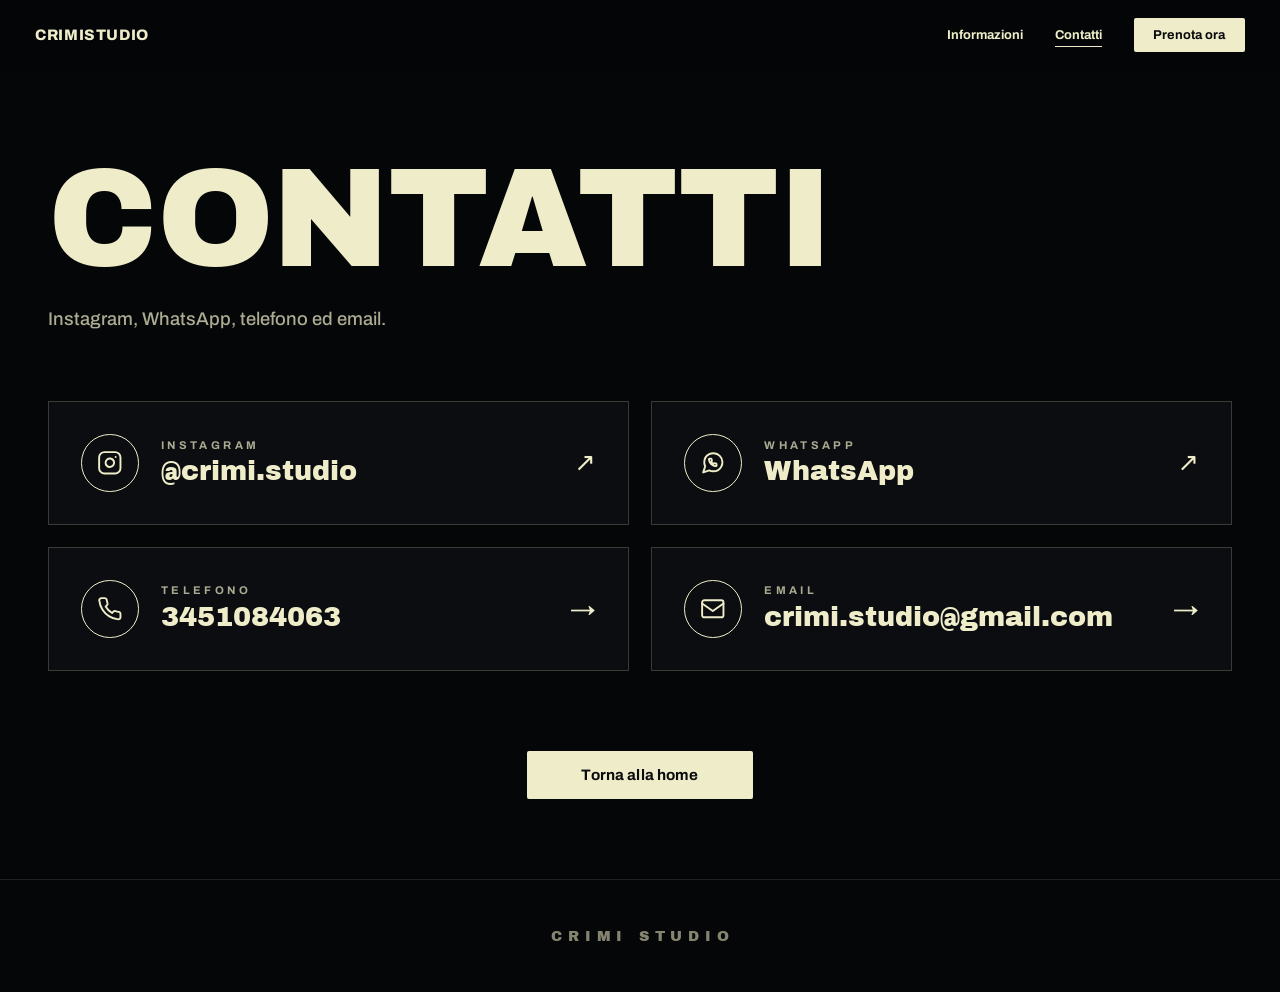
==== contact.html @ 4637584d "crimistudio" ====
<!doctype html>
<html lang="it">
<head>
  <meta charset="utf-8">
  <meta name="viewport" content="width=device-width, initial-scale=1">
  <title>Contatti | Crimi Studio</title>
  <meta name="description" content="Contatta Crimi Studio: Instagram, WhatsApp, telefono ed email.">
  <meta name="theme-color" content="#050608">

  <!--google fonts-->
  <link rel="preconnect" href="https://fonts.googleapis.com">
  <link rel="preconnect" href="https://fonts.gstatic.com" crossorigin>
  <link href="https://fonts.googleapis.com/css2?family=Archivo:wght@500;700;800&family=Archivo+Black&display=swap" rel="stylesheet">

  <!--css style-->
  <link rel="stylesheet" href="style.css">
</head>

<body class="page-info">
  <!--navbar (sulle pagine interne è sempre leggibile)-->
  <header class="nav is-solid" id="nav">
    <a class="nav-brand" href="./index.html">CRIMISTUDIO</a>

    <nav class="nav-links" aria-label="Menu principale">
      <a href="./info.html">Informazioni</a>
      <a href="./contact.html" aria-current="page">Contatti</a>
    </nav>

    <a class="btn-cream btn-nav" href="./prenota.html">Prenota ora</a>
  </header>

  <main>
    <!--intestazione-->
    <section class="info-hero">
      <h1 class="info-title" data-reveal>CONTATTI</h1>
      <p class="info-lead" data-reveal style="--d: 0.12s">Instagram, WhatsApp, telefono ed email.</p>
    </section>

    <!--i quattro contatti-->
    <section class="contact-section" aria-label="Contatti">
      <div class="contact-grid">

        <!--instagram-->
        <a class="contact-card" href="https://www.instagram.com/crimi.studio/" target="_blank" rel="noopener" data-reveal style="--d: 0s">
          <span class="contact-icon" aria-hidden="true">
            <svg viewBox="0 0 24 24" fill="none" stroke="currentColor" stroke-width="1.8" stroke-linecap="round" stroke-linejoin="round">
              <rect x="2" y="2" width="20" height="20" rx="5" ry="5"></rect>
              <path d="M16 11.37A4 4 0 1 1 12.63 8 4 4 0 0 1 16 11.37z"></path>
              <line x1="17.5" y1="6.5" x2="17.51" y2="6.5"></line>
            </svg>
          </span>
          <span class="contact-text">
            <span class="contact-label">Instagram</span>
            <span class="contact-value">@crimi.studio</span>
          </span>
          <span class="contact-arrow" aria-hidden="true">&#8599;</span>
        </a>

        <!--whatsapp-->
        <a class="contact-card" href="https://wa.me/393451084063" target="_blank" rel="noopener" data-reveal style="--d: 0.12s">
          <span class="contact-icon" aria-hidden="true">
            <svg viewBox="0 0 24 24" fill="none" stroke="currentColor" stroke-width="1.8" stroke-linecap="round" stroke-linejoin="round">
              <path d="M21 11.5a8.38 8.38 0 0 1-.9 3.8 8.5 8.5 0 0 1-7.6 4.7 8.38 8.38 0 0 1-3.8-.9L3 21l1.9-5.7a8.38 8.38 0 0 1-.9-3.8 8.5 8.5 0 0 1 4.7-7.6 8.38 8.38 0 0 1 3.8-.9h.5a8.48 8.48 0 0 1 8 8v.5z"></path>
              <g transform="translate(7.6 7.3) scale(0.36)">
                <path stroke-width="4.8" d="M22 16.92v3a2 2 0 0 1-2.18 2 19.79 19.79 0 0 1-8.63-3.07 19.5 19.5 0 0 1-6-6 19.79 19.79 0 0 1-3.07-8.67A2 2 0 0 1 4.11 2h3a2 2 0 0 1 2 1.72 12.84 12.84 0 0 0 .7 2.81 2 2 0 0 1-.45 2.11L8.09 9.91a16 16 0 0 0 6 6l1.27-1.27a2 2 0 0 1 2.11-.45 12.84 12.84 0 0 0 2.81.7A2 2 0 0 1 22 16.92z"></path>
              </g>
            </svg>
          </span>
          <span class="contact-text">
            <span class="contact-label">WhatsApp</span>
            <span class="contact-value"> WhatsApp</span>
          </span>
          <span class="contact-arrow" aria-hidden="true">&#8599;</span>
        </a>

        <!--telefono-->
        <a class="contact-card" href="tel:+393451084063" data-reveal style="--d: 0.24s">
          <span class="contact-icon" aria-hidden="true">
            <svg viewBox="0 0 24 24" fill="none" stroke="currentColor" stroke-width="1.8" stroke-linecap="round" stroke-linejoin="round">
              <path d="M22 16.92v3a2 2 0 0 1-2.18 2 19.79 19.79 0 0 1-8.63-3.07 19.5 19.5 0 0 1-6-6 19.79 19.79 0 0 1-3.07-8.67A2 2 0 0 1 4.11 2h3a2 2 0 0 1 2 1.72 12.84 12.84 0 0 0 .7 2.81 2 2 0 0 1-.45 2.11L8.09 9.91a16 16 0 0 0 6 6l1.27-1.27a2 2 0 0 1 2.11-.45 12.84 12.84 0 0 0 2.81.7A2 2 0 0 1 22 16.92z"></path>
            </svg>
          </span>
          <span class="contact-text">
            <span class="contact-label">Telefono</span>
            <span class="contact-value">3451084063</span>
          </span>
          <span class="contact-arrow" aria-hidden="true">&#8594;</span>
        </a>

        <!--email-->
        <a class="contact-card" href="mailto:crimi.studio@gmail.com" data-reveal style="--d: 0.36s">
          <span class="contact-icon" aria-hidden="true">
            <svg viewBox="0 0 24 24" fill="none" stroke="currentColor" stroke-width="1.8" stroke-linecap="round" stroke-linejoin="round">
              <rect x="2" y="4" width="20" height="16" rx="2"></rect>
              <path d="m22 7-10 7L2 7"></path>
            </svg>
          </span>
          <span class="contact-text">
            <span class="contact-label">Email</span>
            <span class="contact-value">crimi.studio@gmail.com</span>
          </span>
          <span class="contact-arrow" aria-hidden="true">&#8594;</span>
        </a>

      </div>
    </section>

    <div class="back-wrap">
      <a href="./index.html" class="btn-cream btn-wide">Torna alla home</a>
    </div>
  </main>

  <footer class="footer footer-short">
    <p>CRIMI STUDIO</p>
  </footer>

  <!--js del sito-->
  <script src="script.js"></script>
</body>
</html>
---- style.css ----
/* =========================================================
   CRIMI STUDIO - style.css
   ========================================================= */

/* ---------- 1. Variabili ---------- */
:root {
  --black: #050608;
  --cream: #efedc9;      /* crema, come nel sito di riferimento */
  --blue: #2f6bff;       /* il blu dei led dello studio */
  --veil: 0.45;          /* effetto opaco sul video: 0 = nessuno, 1 = tutto nero */
  --font: "Archivo", system-ui, sans-serif;
  --display: "Archivo Black", "Archivo", sans-serif;
}

/* ---------- 2. Base ---------- */
*,
*::before,
*::after {
  box-sizing: border-box;
}

html {
  scroll-behavior: smooth;
  background: var(--black);
}

body {
  margin: 0;
  background: var(--black);
  color: var(--cream);
  font-family: var(--font);
  overflow-x: hidden;
}

a {
  color: inherit;
  text-decoration: none;
}

a:focus-visible {
  outline: 2px solid var(--blue);
  outline-offset: 3px;
}

/* ---------- 3. Pulsanti crema ---------- */
.btn-cream {
  display: inline-block;
  padding: 0.75rem 1.5rem;
  background: var(--cream);
  color: #0a0b0d;
  font-family: var(--font);
  font-weight: 700;
  font-size: 0.85rem;
  letter-spacing: 0.01em;
  border-radius: 2px;
  transition: background-color 0.3s ease, color 0.3s ease, transform 0.3s ease;
}

.btn-cream:hover,
.btn-cream:focus-visible {
  background: var(--blue);
  color: #fff;
  transform: translateY(-2px);
}

.btn-wide {
  padding: 1rem 3.4rem;
  font-size: 0.95rem;
}

/* ---------- 4. Navbar ---------- */
.nav {
  position: fixed;
  top: 0;
  left: 0;
  right: 0;
  z-index: 50;
  display: flex;
  align-items: center;
  gap: 2rem;
  padding: 1.1rem clamp(1rem, 3vw, 2.2rem);
  transition: background-color 0.4s ease, backdrop-filter 0.4s ease;
}

/* dopo la hero la barra diventa leggibile su qualsiasi sfondo */
.nav.is-solid {
  background: rgba(5, 6, 8, 0.72);
  -webkit-backdrop-filter: blur(10px);
  backdrop-filter: blur(10px);
}

.nav-brand {
  font-weight: 800;
  font-size: 0.95rem;
  letter-spacing: 0.04em;
}

.nav-links {
  display: flex;
  gap: 2rem;
  margin-left: auto;
  font-weight: 700;
  font-size: 0.8rem;
}

.nav-links a {
  position: relative;
  padding: 0.2rem 0;
}

/* sottolineatura che cresce */
.nav-links a::after {
  content: "";
  position: absolute;
  left: 0;
  right: 0;
  bottom: -2px;
  height: 1px;
  background: var(--cream);
  transform: scaleX(0);
  transform-origin: left;
  transition: transform 0.3s ease;
}

.nav-links a:hover::after,
.nav-links a:focus-visible::after {
  transform: scaleX(1);
}

.btn-nav {
  padding: 0.65rem 1.2rem;
  font-size: 0.8rem;
}

/* ---------- 5. Hero: il track dà lo spazio per lo scroll, la hero resta fissa ---------- */
.hero-track {
  position: relative;
  height: 200vh;
  height: 200svh;
}

.hero {
  position: sticky;
  top: 0;
  height: 100vh;
  height: 100svh;
  overflow: hidden;
  background: var(--black);
}

/* blocco video + logo: lo script alza --cut e lo ritaglia dal basso */
.hero-media {
  position: absolute;
  inset: 0;
  z-index: 2;
  clip-path: inset(0 0 var(--cut, 0%) 0);
}

.hero-video {
  position: absolute;
  inset: 0;
  width: 100%;
  height: 100%;
  object-fit: cover;
}

/* velo opaco sul video: la forza si regola con --veil (in cima al file) */
.hero-shade {
  position: absolute;
  inset: 0;
  background:
    linear-gradient(180deg, rgba(5, 6, 8, 0.55) 0%, rgba(5, 6, 8, 0) 28%, rgba(5, 6, 8, 0) 70%, rgba(5, 6, 8, 0.35) 100%),
    rgba(5, 6, 8, var(--veil));
  pointer-events: none;
}

/* ---------- 6. Logo gigante ---------- */
.hero-logo-wrap {
  position: absolute;
  left: 50%;
  top: 44%;
  z-index: 2;
  margin: 0;
  width: min(80vw, 125vh);
  /* --ly sale con lo scroll (lo scrive script.js) */
  transform: translate3d(-50%, calc(-50% + var(--ly, 0px)), 0);
  will-change: transform;
  line-height: 0;
}

.hero-logo {
  display: block;
  width: 100%;
  height: auto;
  filter: drop-shadow(0 6px 30px rgba(0, 0, 0, 0.45));
  animation: logo-in 1.6s cubic-bezier(0.2, 0.7, 0.2, 1) both;
}

@keyframes logo-in {
  from {
    opacity: 0;
    transform: scale(1.08);
    filter: blur(14px) drop-shadow(0 6px 30px rgba(0, 0, 0, 0.45));
  }
  to {
    opacity: 1;
    transform: scale(1);
    filter: blur(0) drop-shadow(0 6px 30px rgba(0, 0, 0, 0.45));
  }
}

/* indicatore di scroll */
.scroll-cue {
  position: absolute;
  left: 50%;
  bottom: 2rem;
  z-index: 2;
  display: flex;
  flex-direction: column;
  align-items: center;
  gap: 0.7rem;
  transform: translateX(-50%);
  opacity: var(--cue, 1);
  font-weight: 700;
  font-size: 0.65rem;
  letter-spacing: 0.4em;
  padding-left: 0.4em;
}

.scroll-cue i {
  position: relative;
  display: block;
  width: 1px;
  height: 44px;
  overflow: hidden;
  background: rgba(239, 237, 201, 0.25);
}

.scroll-cue i::after {
  content: "";
  position: absolute;
  top: -45%;
  left: 0;
  width: 1px;
  height: 45%;
  background: var(--cream);
  animation: cue-drop 2.2s ease-in-out infinite;
}

@keyframes cue-drop {
  to { top: 110%; }
}

/* pulsante pausa/play del video */
.video-toggle {
  position: absolute;
  left: clamp(1rem, 3vw, 2.2rem);
  bottom: 2rem;
  z-index: 3;
  padding: 0.55rem 0.9rem 0.55rem 1.2rem;
  background: rgba(5, 6, 8, 0.35);
  color: var(--cream);
  border: 1px solid rgba(239, 237, 201, 0.45);
  font-family: var(--font);
  font-weight: 700;
  font-size: 0.65rem;
  letter-spacing: 0.3em;
  cursor: pointer;
  transition: background-color 0.3s ease, color 0.3s ease;
}

.video-toggle:hover,
.video-toggle:focus-visible {
  background: var(--cream);
  color: #0a0b0d;
}

/* ---------- 7. Fascia nera in basso: scritta che scorre + pulsante ---------- */
.hero-bottom {
  position: absolute;
  left: 0;
  right: 0;
  bottom: 0;
  z-index: 1;
  display: flex;
  flex-direction: column;
  align-items: center;
  gap: clamp(1.4rem, 4vh, 2.4rem);
  padding-bottom: clamp(1.6rem, 6vh, 3.4rem);
}

.marquee {
  width: 100%;
  overflow: hidden;
  font-family: var(--display);
  font-size: clamp(1.1rem, 2.4vw, 1.9rem);
  letter-spacing: 0.01em;
  white-space: nowrap;
}

.marquee-track {
  display: inline-flex;
  animation: marquee 30s linear infinite;
  will-change: transform;
}

.marquee-track span {
  padding-right: 3rem;
}

/* il contenuto è doppio: scorrere del 50% e ripartire non si vede */
@keyframes marquee {
  to { transform: translateX(-50%); }
}

/* ---------- 8. Footer ---------- */
.footer {
  display: flex;
  align-items: center;
  justify-content: center;
  min-height: 38vh;
  text-align: center;
  border-top: 1px solid rgba(239, 237, 201, 0.12);
}

.footer p {
  margin: 0;
  font-family: var(--display);
  font-size: 0.9rem;
  letter-spacing: 0.4em;
  padding-left: 0.4em;
  color: rgba(239, 237, 201, 0.55);
}

/* ---------- 9. Responsive ---------- */
@media (max-width: 859.98px) {
  .nav-links {
    display: none;
  }

  .btn-nav {
    margin-left: auto;
  }
}

@media (max-width: 599.98px) {
  .hero-logo-wrap {
    width: 96vw;
    top: 40%;
  }

  .btn-wide {
    padding: 0.95rem 2.4rem;
  }
}

/* ---------- 10. Accessibilità ---------- */
@media (prefers-reduced-motion: reduce) {
  html {
    scroll-behavior: auto;
  }

  .hero-logo,
  .marquee-track,
  .scroll-cue i::after {
    animation: none;
  }
}


/* =========================================================
   11. PAGINA informazioni.html
   ========================================================= */

/* ---------- apparizione graduale al passaggio ---------- */
.js [data-reveal] {
  opacity: 0;
  transform: translateY(18px);
  transition:
    opacity 0.9s ease var(--d, 0s),
    transform 0.9s cubic-bezier(0.2, 0.7, 0.2, 1) var(--d, 0s);
}

.js [data-reveal].is-visible {
  opacity: 1;
  transform: none;
}

/* ---------- intestazione ---------- */
.info-hero {
  max-width: 1400px;
  margin: 0 auto;
  padding: clamp(7rem, 17vh, 10rem) clamp(1rem, 4vw, 3rem) 3.5rem;
}

.info-title {
  margin: 0;
  font-family: var(--display);
  font-weight: 400;
  font-size: clamp(2.6rem, 11vw, 9rem);
  line-height: 0.95;
  letter-spacing: -0.01em;
}

.info-lead {
  margin: 1.4rem 0 0;
  font-size: 1.15rem;
  font-weight: 500;
  color: rgba(239, 237, 201, 0.72);
}

.info-jump {
  display: flex;
  gap: 2rem;
  margin-top: 2rem;
  font-weight: 700;
  font-size: 0.8rem;
  letter-spacing: 0.2em;
  text-transform: uppercase;
}

.info-jump a {
  position: relative;
  padding-bottom: 0.3rem;
  border-bottom: 1px solid rgba(239, 237, 201, 0.35);
  transition: border-color 0.3s ease, color 0.3s ease;
}

.info-jump a:hover,
.info-jump a:focus-visible {
  color: var(--blue);
  border-color: var(--blue);
}

/* voce di menu della pagina attuale */
.nav-links a[aria-current="page"]::after {
  transform: scaleX(1);
}

/* ---------- sedi ---------- */
.sede {
  max-width: 1400px;
  margin: 0 auto;
  padding: 5rem clamp(1rem, 4vw, 3rem) 6rem;
  border-top: 1px solid rgba(239, 237, 201, 0.12);
  scroll-margin-top: 3rem;
}

.sede-head {
  display: grid;
  grid-template-columns: 1fr auto;
  grid-template-areas:
    "num  num"
    "city address"
    "city button";
  align-items: end;
  column-gap: 3rem;
  row-gap: 1.2rem;
  margin-bottom: 3.5rem;
}

.sede-num {
  grid-area: num;
  margin: 0;
  font-family: var(--display);
  font-size: 0.9rem;
  letter-spacing: 0.3em;
  color: var(--blue);
}

.sede-city {
  grid-area: city;
  margin: 0;
  font-family: var(--display);
  font-weight: 400;
  font-size: clamp(2.4rem, 8.5vw, 6.8rem);
  line-height: 1;
  overflow-wrap: anywhere;
}

.sede-address {
  grid-area: address;
  justify-self: end;
  font-style: normal;
  font-weight: 700;
  font-size: 1.15rem;
  text-align: right;
}

.sede-head .btn-cream {
  grid-area: button;
  justify-self: end;
}

/* ---------- galleria: tre foto a scalini ---------- */
.gallery {
  display: grid;
  grid-template-columns: repeat(3, 1fr);
  gap: clamp(0.8rem, 2vw, 1.6rem);
  padding-bottom: 5rem;
}

.shot:nth-child(2) { margin-top: 3rem; }
.shot:nth-child(3) { margin-top: 6rem; }

.shot {
  position: relative;
  display: block;
  padding: 0;
  border: 0;
  overflow: hidden;
  aspect-ratio: 3 / 4;
  background: #0d0f12;
  cursor: zoom-in;
}

.shot img {
  display: block;
  width: 100%;
  height: 100%;
  object-fit: cover;
  filter: brightness(0.85);
  transition: transform 0.9s cubic-bezier(0.2, 0.7, 0.2, 1), filter 0.9s ease;
}

.shot:hover img,
.shot:focus-visible img {
  transform: scale(1.05);
  filter: brightness(1);
}

.shot::after {
  content: "INGRANDISCI";
  position: absolute;
  left: 1rem;
  bottom: 1rem;
  font-weight: 700;
  font-size: 0.65rem;
  letter-spacing: 0.3em;
  color: var(--cream);
  opacity: 0;
  transform: translateY(6px);
  transition: opacity 0.4s ease, transform 0.4s ease;
  text-shadow: 0 1px 8px rgba(0, 0, 0, 0.8);
}

.shot:hover::after,
.shot:focus-visible::after {
  opacity: 1;
  transform: none;
}

.page-info .back-wrap {
  margin: 1rem 0 5rem;
  text-align: center;
}

.footer-short {
  min-height: 0;
  padding: 3rem 1rem;
}

/* ---------- finestra per ingrandire le foto ---------- */
.lightbox {
  width: 100vw;
  height: 100vh;
  height: 100dvh;
  max-width: none;
  max-height: none;
  margin: 0;
  padding: 0;
  border: 0;
  background: transparent;
  color: var(--cream);
}

.lightbox[open] {
  display: flex;
  align-items: center;
  justify-content: center;
}

.lightbox::backdrop {
  background: rgba(5, 6, 8, 0.94);
}

body:has(dialog[open]) {
  overflow: hidden;
}

.lb-figure {
  margin: 0;
  text-align: center;
}

.lb-figure img {
  display: block;
  max-width: 88vw;
  max-height: 82vh;
  max-height: 82dvh;
  width: auto;
  height: auto;
  margin: 0 auto;
}

.lb-count {
  margin-top: 0.9rem;
  font-weight: 700;
  font-size: 0.7rem;
  letter-spacing: 0.3em;
  color: rgba(239, 237, 201, 0.7);
}

.lb-close {
  position: absolute;
  top: 1.2rem;
  right: clamp(1rem, 3vw, 2.2rem);
  padding: 0.6rem 0.9rem 0.6rem 1.2rem;
  background: transparent;
  color: var(--cream);
  border: 1px solid rgba(239, 237, 201, 0.45);
  font-family: var(--font);
  font-weight: 700;
  font-size: 0.65rem;
  letter-spacing: 0.3em;
  cursor: pointer;
  transition: background-color 0.3s ease, color 0.3s ease;
}

.lb-nav {
  position: absolute;
  top: 50%;
  width: 3rem;
  height: 3rem;
  transform: translateY(-50%);
  background: transparent;
  color: var(--cream);
  border: 1px solid rgba(239, 237, 201, 0.45);
  border-radius: 50%;
  font-size: 1.2rem;
  cursor: pointer;
  transition: background-color 0.3s ease, color 0.3s ease;
}

.lb-prev { left: clamp(0.6rem, 2vw, 1.6rem); }
.lb-next { right: clamp(0.6rem, 2vw, 1.6rem); }

.lb-close:hover,
.lb-close:focus-visible,
.lb-nav:hover,
.lb-nav:focus-visible {
  background: var(--cream);
  color: #0a0b0d;
}

/* ---------- telefono ---------- */
@media (max-width: 799.98px) {
  .sede-head {
    grid-template-columns: 1fr;
    grid-template-areas:
      "num"
      "city"
      "address"
      "button";
    row-gap: 1rem;
  }

  .sede-address,
  .sede-head .btn-cream {
    justify-self: start;
    text-align: left;
  }

  /* foto in fila, da far scorrere col dito */
  .gallery {
    display: flex;
    gap: 0.8rem;
    margin: 0 calc(-1 * clamp(1rem, 4vw, 3rem));
    padding: 0 clamp(1rem, 4vw, 3rem) 2.5rem;
    overflow-x: auto;
    scroll-snap-type: x mandatory;
    -webkit-overflow-scrolling: touch;
  }

  .shot,
  .shot:nth-child(2),
  .shot:nth-child(3) {
    flex: 0 0 78%;
    margin-top: 0;
    scroll-snap-align: center;
  }

  .shot::after {
    opacity: 0;
  }

  .lb-nav {
    top: auto;
    bottom: 1.4rem;
    transform: none;
  }
}

@media (prefers-reduced-motion: reduce) {
  .js [data-reveal] {
    opacity: 1;
    transform: none;
    transition: none;
  }

  .shot img {
    transition: none;
  }
}


/* =========================================================
   12. PAGINA contatti.html
   ========================================================= */

.contact-section {
  max-width: 1400px;
  margin: 0 auto;
  padding: 1rem clamp(1rem, 4vw, 3rem) 4rem;
}

.contact-grid {
  display: grid;
  grid-template-columns: repeat(2, 1fr);
  gap: clamp(0.8rem, 2vw, 1.4rem);
}

/* scheda cliccabile */
.contact-card {
  position: relative;
  z-index: 0;
  display: grid;
  grid-template-columns: auto 1fr auto;
  align-items: center;
  gap: 1.4rem;
  padding: clamp(1.3rem, 3vw, 2rem);
  overflow: hidden;
  border: 1px solid rgba(239, 237, 201, 0.2);
  background: #0b0d10;
  color: var(--cream);
  transition: color 0.4s ease, border-color 0.4s ease;
}

/* sfondo crema che sale dal basso al passaggio */
.contact-card::before {
  content: "";
  position: absolute;
  inset: 0;
  z-index: -1;
  background: var(--cream);
  transform: scaleY(0);
  transform-origin: bottom;
  transition: transform 0.45s cubic-bezier(0.2, 0.7, 0.2, 1);
}

.contact-card:hover,
.contact-card:focus-visible {
  color: #0a0b0d;
  border-color: var(--cream);
}

.contact-card:hover::before,
.contact-card:focus-visible::before {
  transform: scaleY(1);
}

.contact-icon {
  display: grid;
  place-items: center;
  width: 3.6rem;
  height: 3.6rem;
  border: 1px solid currentColor;
  border-radius: 50%;
  transition: transform 0.4s ease;
}

.contact-icon svg {
  width: 1.6rem;
  height: 1.6rem;
}

.contact-card:hover .contact-icon,
.contact-card:focus-visible .contact-icon {
  transform: rotate(-8deg) scale(1.06);
}

.contact-text {
  display: flex;
  flex-direction: column;
  gap: 0.35rem;
  min-width: 0;
}

.contact-label {
  font-weight: 700;
  font-size: 0.7rem;
  letter-spacing: 0.3em;
  text-transform: uppercase;
  opacity: 0.7;
}

.contact-value {
  font-family: var(--display);
  font-size: clamp(1.15rem, 2.5vw, 1.7rem);
  line-height: 1.15;
  overflow-wrap: anywhere;
}

.contact-arrow {
  font-size: 1.6rem;
  line-height: 1;
  transition: transform 0.4s ease;
}

.contact-card:hover .contact-arrow,
.contact-card:focus-visible .contact-arrow {
  transform: translateX(6px);
}

@media (max-width: 799.98px) {
  .contact-grid {
    grid-template-columns: 1fr;
  }

  .contact-icon {
    width: 3.1rem;
    height: 3.1rem;
  }
}

@media (prefers-reduced-motion: reduce) {
  .contact-card::before,
  .contact-icon,
  .contact-arrow {
    transition: none;
  }
}


/* =========================================================
   13. PAGINA prenota.html
   ========================================================= */

.book-section {
  max-width: 1400px;
  margin: 0 auto;
  padding: 4.5rem clamp(1rem, 4vw, 3rem) 3rem;
  border-top: 1px solid rgba(239, 237, 201, 0.12);
}

.book-head {
  margin-bottom: 2.5rem;
}

.book-num {
  margin: 0 0 0.8rem;
  font-family: var(--display);
  font-size: 0.9rem;
  letter-spacing: 0.3em;
  color: var(--blue);
}

/* stesso carattere del titolo "PRENOTA ORA", un po' più piccolo */
.book-title {
  margin: 0;
  font-family: var(--display);
  font-weight: 400;
  font-size: clamp(2.1rem, 8.6vw, 3.6rem);
  line-height: 0.95;
  letter-spacing: -0.01em;
  text-transform: uppercase;
}

/* l'ultimo titolo è una frase lunga: lo tengo più contenuto */
.book-other .book-title {
  font-size: clamp(1.8rem, 4.6vw, 3.6rem);
}

.book-kicker {
  margin: 1.2rem 0 0;
  font-weight: 700;
  font-size: 0.75rem;
  letter-spacing: 0.3em;
  text-transform: uppercase;
  color: var(--cream);
}

.book-text {
  max-width: 62ch;
  margin: 0.8rem 0 0;
  font-size: 1.1rem;
  line-height: 1.7;
  color: rgba(239, 237, 201, 0.78);
}

.book-step {
  margin: 0 0 1rem;
  padding: 0;
  font-weight: 700;
  font-size: 0.75rem;
  letter-spacing: 0.3em;
  text-transform: uppercase;
  color: rgba(239, 237, 201, 0.7);
}

/* ---------- pannello affitto: due colonne ---------- */
.book-panel {
  display: grid;
  grid-template-columns: 1fr 1fr;
  gap: clamp(1.5rem, 4vw, 3.5rem);
  padding: clamp(1.2rem, 3vw, 2.4rem);
  border: 1px solid rgba(239, 237, 201, 0.2);
  background: #0b0d10;
}

.btn-block {
  display: block;
  width: 100%;
  text-align: center;
  border: 0;
  cursor: pointer;
}

button.btn-cream {
  border: 0;
  cursor: pointer;
}

button.btn-cream:disabled {
  opacity: 0.3;
  cursor: not-allowed;
  transform: none;
}

button.btn-cream:disabled:hover {
  background: var(--cream);
  color: #0a0b0d;
}

/* ---------- calendario ---------- */
.cal-bar {
  display: flex;
  align-items: center;
  justify-content: space-between;
  margin-bottom: 1rem;
}

.cal-month {
  margin: 0;
  font-family: var(--display);
  font-size: 1.2rem;
}

.cal-nav {
  width: 2.6rem;
  height: 2.6rem;
  background: transparent;
  color: var(--cream);
  border: 1px solid rgba(239, 237, 201, 0.4);
  border-radius: 50%;
  font-size: 1rem;
  cursor: pointer;
  transition: background-color 0.3s ease, color 0.3s ease;
}

.cal-nav:hover:not(:disabled),
.cal-nav:focus-visible {
  background: var(--cream);
  color: #0a0b0d;
}

.cal-nav:disabled {
  opacity: 0.25;
  cursor: not-allowed;
}

.cal-week,
.cal-grid {
  display: grid;
  grid-template-columns: repeat(7, 1fr);
  gap: 0.3rem;
}

.cal-week {
  margin-bottom: 0.5rem;
  text-align: center;
  font-weight: 700;
  font-size: 0.65rem;
  letter-spacing: 0.15em;
  text-transform: uppercase;
  color: rgba(239, 237, 201, 0.5);
}

.cal-day {
  aspect-ratio: 1;
  padding: 0;
  background: transparent;
  color: var(--cream);
  border: 1px solid rgba(239, 237, 201, 0.28);
  font-family: var(--font);
  font-weight: 700;
  font-size: 0.9rem;
  cursor: pointer;
  transition: background-color 0.25s ease, color 0.25s ease, border-color 0.25s ease;
}

.cal-day:hover:not(:disabled) {
  border-color: var(--blue);
  color: var(--blue);
}

.cal-day.is-today {
  border-color: var(--cream);
}

.cal-day.is-selected {
  background: var(--cream);
  border-color: var(--cream);
  color: #0a0b0d;
}

/* giorni non disponibili: spenti e barrati */
.cal-day.is-off,
.cal-day:disabled {
  border-color: rgba(239, 237, 201, 0.1);
  color: rgba(239, 237, 201, 0.25);
  background:
    linear-gradient(to top right, transparent calc(50% - 0.5px), rgba(239, 237, 201, 0.18) 50%, transparent calc(50% + 0.5px));
  cursor: not-allowed;
}

.cal-legend {
  display: flex;
  flex-wrap: wrap;
  gap: 0.5rem 1.4rem;
  margin: 1.2rem 0 0;
  padding: 0;
  list-style: none;
  font-size: 0.8rem;
  color: rgba(239, 237, 201, 0.7);
}

.lg {
  display: inline-block;
  width: 0.8rem;
  height: 0.8rem;
  margin-right: 0.5rem;
  vertical-align: -1px;
  border: 1px solid rgba(239, 237, 201, 0.5);
}

.lg-off {
  border-color: rgba(239, 237, 201, 0.15);
  background: linear-gradient(to top right, transparent 45%, rgba(239, 237, 201, 0.3) 50%, transparent 55%);
}

.lg-sel {
  background: var(--cream);
  border-color: var(--cream);
}

/* ---------- orari ---------- */
.slots {
  display: grid;
  grid-template-columns: repeat(auto-fill, minmax(5rem, 1fr));
  gap: 0.5rem;
  margin-bottom: 2rem;
}

.slots-empty {
  grid-column: 1 / -1;
  margin: 0;
  color: rgba(239, 237, 201, 0.55);
}

.slot {
  padding: 0.7rem 0;
  background: transparent;
  color: var(--cream);
  border: 1px solid rgba(239, 237, 201, 0.35);
  font-family: var(--font);
  font-weight: 700;
  font-size: 0.85rem;
  cursor: pointer;
  transition: background-color 0.25s ease, color 0.25s ease, border-color 0.25s ease;
}

.slot small {
  display: block;
  font-size: 0.55rem;
  letter-spacing: 0.2em;
  text-transform: uppercase;
  opacity: 0.6;
}

.slot:hover:not(:disabled) {
  border-color: var(--blue);
  color: var(--blue);
}

.slot.is-selected {
  background: var(--cream);
  border-color: var(--cream);
  color: #0a0b0d;
}

.slot:disabled {
  border-color: rgba(239, 237, 201, 0.1);
  color: rgba(239, 237, 201, 0.25);
  text-decoration: line-through;
  cursor: not-allowed;
}

/* ---------- durata ---------- */
.duration {
  margin: 0 0 2rem;
  padding: 0;
  border: 0;
  min-width: 0;
}

.seg {
  display: grid;
  grid-template-columns: repeat(5, 1fr);
  gap: 0.4rem;
}

.seg label {
  position: relative;
  display: block;
}

.seg input {
  position: absolute;
  inset: 0;
  opacity: 0;
  cursor: pointer;
  margin: 0;
}

.seg span {
  display: block;
  padding: 0.75rem 0.2rem;
  text-align: center;
  border: 1px solid rgba(239, 237, 201, 0.35);
  font-weight: 700;
  font-size: 0.85rem;
  transition: background-color 0.25s ease, color 0.25s ease, border-color 0.25s ease;
}

.seg input:hover + span {
  border-color: var(--blue);
  color: var(--blue);
}

.seg input:checked + span {
  background: var(--cream);
  border-color: var(--cream);
  color: #0a0b0d;
}

.seg input:focus-visible + span,
.slot:focus-visible,
.cal-day:focus-visible {
  outline: 2px solid var(--blue);
  outline-offset: 2px;
}

.dur-note {
  margin: 0.8rem 0 0;
  font-size: 0.8rem;
  color: rgba(239, 237, 201, 0.6);
}

.dur-note a {
  color: var(--cream);
  text-decoration: underline;
  text-underline-offset: 3px;
  transition: color 0.3s ease;
}

.dur-note a:hover,
.dur-note a:focus-visible {
  color: var(--blue);
}

/* ---------- totale ---------- */
.total {
  margin-bottom: 1.5rem;
  padding: 1.4rem 0;
  border-top: 1px solid rgba(239, 237, 201, 0.2);
  border-bottom: 1px solid rgba(239, 237, 201, 0.2);
}

.total-label {
  margin: 0;
  font-weight: 700;
  font-size: 0.75rem;
  letter-spacing: 0.3em;
  text-transform: uppercase;
  color: rgba(239, 237, 201, 0.7);
}

.total-value {
  margin: 0.4rem 0;
  font-family: var(--display);
  font-size: clamp(2.2rem, 5vw, 3.4rem);
  line-height: 1.1;
}

.total-note {
  margin: 0;
  font-weight: 700;
  font-size: 0.8rem;
  color: var(--blue);
}

.total-fine {
  margin: 0.6rem 0 0;
  font-size: 0.85rem;
  line-height: 1.5;
  color: rgba(239, 237, 201, 0.6);
}

/* ---------- offerte con fonico ---------- */
.offers {
  display: grid;
  grid-template-columns: repeat(2, 1fr);
  gap: clamp(0.8rem, 2vw, 1.4rem);
}

.offer {
  display: flex;
  flex-direction: column;
  align-items: flex-start;
  padding: clamp(1.4rem, 3vw, 2.2rem);
  border: 1px solid rgba(239, 237, 201, 0.2);
  background: #0b0d10;
  transition: border-color 0.4s ease, transform 0.4s ease;
}

.offer:hover {
  border-color: var(--cream);
  transform: translateY(-4px);
}

.offer-promo {
  border-color: var(--blue);
}

.offer-tag {
  margin: 0 0 1.2rem;
  padding: 0.3rem 0.8rem;
  background: var(--blue);
  color: #fff;
  font-weight: 800;
  font-size: 0.65rem;
  letter-spacing: 0.3em;
  text-transform: uppercase;
}

.offer-tag-plain {
  background: transparent;
  color: rgba(239, 237, 201, 0.7);
  border: 1px solid rgba(239, 237, 201, 0.35);
}

.offer-name {
  margin: 0;
  font-family: var(--display);
  font-weight: 400;
  font-size: clamp(1.3rem, 2.6vw, 1.9rem);
  line-height: 1.15;
}

.offer-price {
  margin: 1rem 0;
  font-family: var(--display);
  font-size: clamp(2.4rem, 5vw, 3.6rem);
  line-height: 1;
  color: var(--cream);
}

.offer-text {
  flex: 1;
  margin: 0 0 1.6rem;
  line-height: 1.7;
  color: rgba(239, 237, 201, 0.75);
}

.offer-help {
  margin: 1.6rem 0 0;
  font-size: 0.9rem;
  color: rgba(239, 237, 201, 0.6);
}

.offer-note {
  min-height: 1.4em;
  margin: 0.6rem 0 0;
  font-weight: 700;
  font-size: 0.9rem;
  color: #ff9d8a;
}

/* ---------- qualcosa di diverso ---------- */
.book-last {
  padding-bottom: 6rem;
}

.book-other {
  max-width: 62ch;
}

.book-other .book-text {
  margin-bottom: 2rem;
}

/* ---------- popup di conferma ---------- */
.bk-dialog {
  width: min(92vw, 520px);
  margin: auto;
  padding: clamp(1.6rem, 4vw, 2.4rem);
  border: 1px solid rgba(239, 237, 201, 0.3);
  background: #0b0d10;
  color: var(--cream);
}

.bk-dialog::backdrop {
  background: rgba(5, 6, 8, 0.9);
}

.bk-dialog .lb-close {
  top: 1rem;
  right: 1rem;
}

.bk-title {
  margin: 0 3rem 0.6rem 0;
  font-family: var(--display);
  font-weight: 400;
  font-size: clamp(1.7rem, 5vw, 2.3rem);
  line-height: 1.1;
}

.bk-sub {
  margin: 0 0 1.6rem;
  color: rgba(239, 237, 201, 0.75);
}

.bk-sum {
  margin: 0 0 1.6rem;
}

.bk-sum > div {
  display: flex;
  justify-content: space-between;
  gap: 1.5rem;
  padding: 0.85rem 0;
  border-top: 1px solid rgba(239, 237, 201, 0.15);
}

.bk-sum dt {
  flex: none;
  font-weight: 700;
  font-size: 0.7rem;
  letter-spacing: 0.25em;
  text-transform: uppercase;
  color: rgba(239, 237, 201, 0.6);
}

.bk-sum dd {
  margin: 0;
  text-align: right;
  font-weight: 700;
}

.bk-total dd {
  font-family: var(--display);
  font-size: 1.5rem;
}

.bk-fine {
  margin: 1rem 0 0;
  font-size: 0.8rem;
  line-height: 1.5;
  color: rgba(239, 237, 201, 0.6);
}

body:has(dialog[open]) {
  overflow: hidden;
}

/* ---------- telefono ---------- */
@media (max-width: 859.98px) {
  .book-panel,
  .offers {
    grid-template-columns: 1fr;
  }
}

@media (prefers-reduced-motion: reduce) {
  .offer,
  .cal-day,
  .slot,
  .seg span {
    transition: none;
  }
}
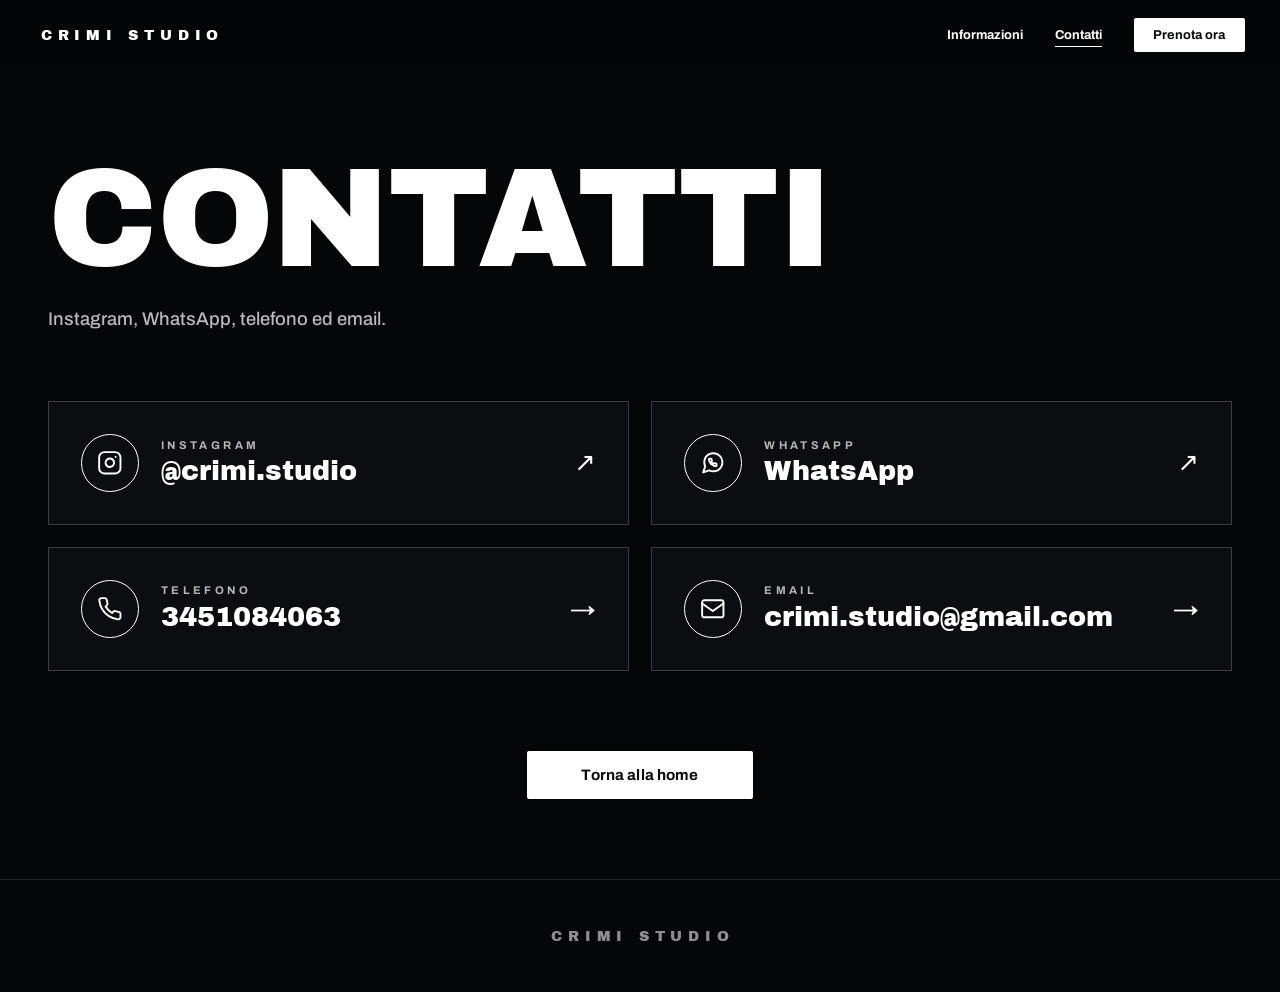
==== commit e4d6364f: "Update contact.html" ====
--- a/contact.html
+++ b/contact.html
@@ -19,7 +19,7 @@
 <body class="page-info">
   <!--navbar (sulle pagine interne è sempre leggibile)-->
   <header class="nav is-solid" id="nav">
-    <a class="nav-brand" href="./index.html">CRIMISTUDIO</a>
+    <a class="nav-brand" href="./index.html">CRIMI STUDIO</a>
 
     <nav class="nav-links" aria-label="Menu principale">
       <a href="./info.html">Informazioni</a>
@@ -117,4 +117,4 @@
   <!--js del sito-->
   <script src="script.js"></script>
 </body>
-</html>+</html>
--- a/style.css
+++ b/style.css
@@ -5,9 +5,9 @@
 /* ---------- 1. Variabili ---------- */
 :root {
   --black: #050608;
-  --cream: #efedc9;      /* crema, come nel sito di riferimento */
-  --blue: #2f6bff;       /* il blu dei led dello studio */
-  --veil: 0.45;          /* effetto opaco sul video: 0 = nessuno, 1 = tutto nero */
+  --cream: #ffffff;      
+  --blue: #2f6bff;       
+  --veil: 0.45;          
   --font: "Archivo", system-ui, sans-serif;
   --display: "Archivo Black", "Archivo", sans-serif;
 }
@@ -82,17 +82,20 @@
   transition: background-color 0.4s ease, backdrop-filter 0.4s ease;
 }
 
-/* dopo la hero la barra diventa leggibile su qualsiasi sfondo */
 .nav.is-solid {
   background: rgba(5, 6, 8, 0.72);
   -webkit-backdrop-filter: blur(10px);
   backdrop-filter: blur(10px);
 }
 
+/* Stile del brand identico al footer */
 .nav-brand {
-  font-weight: 800;
-  font-size: 0.95rem;
-  letter-spacing: 0.04em;
+  font-family: var(--display);
+  font-weight: 400;
+  font-size: 0.9rem;
+  letter-spacing: 0.4em;
+  padding-left: 0.4em;
+  text-transform: uppercase;
 }
 
 .nav-links {
@@ -108,7 +111,6 @@
   padding: 0.2rem 0;
 }
 
-/* sottolineatura che cresce */
 .nav-links a::after {
   content: "";
   position: absolute;
@@ -132,7 +134,26 @@
   font-size: 0.8rem;
 }
 
-/* ---------- 5. Hero: il track dà lo spazio per lo scroll, la hero resta fissa ---------- */
+/* Pulsante Hamburger (inizialmente nascosto su desktop) */
+.nav-toggle {
+  display: none;
+  background: transparent;
+  border: none;
+  cursor: pointer;
+  padding: 0.5rem;
+  z-index: 60;
+}
+
+.nav-toggle span {
+  display: block;
+  width: 24px;
+  height: 2px;
+  background: var(--cream);
+  margin: 5px 0;
+  transition: transform 0.3s ease, opacity 0.3s ease;
+}
+
+/* ---------- 5. Hero ---------- */
 .hero-track {
   position: relative;
   height: 200vh;
@@ -148,7 +169,6 @@
   background: var(--black);
 }
 
-/* blocco video + logo: lo script alza --cut e lo ritaglia dal basso */
 .hero-media {
   position: absolute;
   inset: 0;
@@ -164,7 +184,6 @@
   object-fit: cover;
 }
 
-/* velo opaco sul video: la forza si regola con --veil (in cima al file) */
 .hero-shade {
   position: absolute;
   inset: 0;
@@ -174,15 +193,14 @@
   pointer-events: none;
 }
 
-/* ---------- 6. Logo gigante ---------- */
+/* ---------- 6. Logo gigante (ridimensionato) ---------- */
 .hero-logo-wrap {
   position: absolute;
   left: 50%;
   top: 44%;
   z-index: 2;
   margin: 0;
-  width: min(80vw, 125vh);
-  /* --ly sale con lo scroll (lo scrive script.js) */
+  width: min(70vw, 110vh);
   transform: translate3d(-50%, calc(-50% + var(--ly, 0px)), 0);
   will-change: transform;
   line-height: 0;
@@ -209,7 +227,6 @@
   }
 }
 
-/* indicatore di scroll */
 .scroll-cue {
   position: absolute;
   left: 50%;
@@ -233,7 +250,7 @@
   width: 1px;
   height: 44px;
   overflow: hidden;
-  background: rgba(239, 237, 201, 0.25);
+  background: rgba(255, 255, 255, 0.25);
 }
 
 .scroll-cue i::after {
@@ -251,7 +268,6 @@
   to { top: 110%; }
 }
 
-/* pulsante pausa/play del video */
 .video-toggle {
   position: absolute;
   left: clamp(1rem, 3vw, 2.2rem);
@@ -260,7 +276,7 @@
   padding: 0.55rem 0.9rem 0.55rem 1.2rem;
   background: rgba(5, 6, 8, 0.35);
   color: var(--cream);
-  border: 1px solid rgba(239, 237, 201, 0.45);
+  border: 1px solid rgba(255, 255, 255, 0.45);
   font-family: var(--font);
   font-weight: 700;
   font-size: 0.65rem;
@@ -275,7 +291,6 @@
   color: #0a0b0d;
 }
 
-/* ---------- 7. Fascia nera in basso: scritta che scorre + pulsante ---------- */
 .hero-bottom {
   position: absolute;
   left: 0;
@@ -308,7 +323,6 @@
   padding-right: 3rem;
 }
 
-/* il contenuto è doppio: scorrere del 50% e ripartire non si vede */
 @keyframes marquee {
   to { transform: translateX(-50%); }
 }
@@ -320,7 +334,7 @@
   justify-content: center;
   min-height: 38vh;
   text-align: center;
-  border-top: 1px solid rgba(239, 237, 201, 0.12);
+  border-top: 1px solid rgba(255, 255, 255, 0.12);
 }
 
 .footer p {
@@ -329,17 +343,79 @@
   font-size: 0.9rem;
   letter-spacing: 0.4em;
   padding-left: 0.4em;
-  color: rgba(239, 237, 201, 0.55);
-}
-
-/* ---------- 9. Responsive ---------- */
+  color: rgba(255, 255, 255, 0.55);
+}
+
+/* ---------- 9. Responsive & Menu a Tendina Mobile ---------- */
 @media (max-width: 859.98px) {
+  .nav {
+    justify-content: space-between;
+  }
+
+  .nav-toggle {
+    display: block; /* Mostra l'hamburger su mobile */
+  }
+
+  /* Tasto prenota affiancato all'hamburger */
+  .btn-nav {
+    display: inline-block;
+    margin-left: auto;
+    margin-right: 0.4rem;
+    padding: 0.5rem 0.85rem;
+    font-size: 0.75rem;
+  }
+
+  /* Menu a TENDINA mobile ancorato sotto l'header */
   .nav-links {
-    display: none;
-  }
-
-  .btn-nav {
-    margin-left: auto;
+    position: absolute;
+    top: 100%;
+    left: 0;
+    right: 0;
+    background: rgba(5, 6, 8, 0.96);
+    -webkit-backdrop-filter: blur(14px);
+    backdrop-filter: blur(14px);
+    border-bottom: 1px solid rgba(255, 255, 255, 0.15);
+    flex-direction: column;
+    align-items: center;
+    gap: 1.4rem;
+    padding: 2rem 1rem;
+    font-size: 1rem;
+    letter-spacing: 0.1em;
+    text-transform: uppercase;
+    
+    /* Stato CHIUSO: totalmente nascosto e inattivo */
+    opacity: 0;
+    visibility: hidden;
+    pointer-events: none;
+    transform: translateY(-12px);
+    transition: opacity 0.3s ease, transform 0.3s ease, visibility 0.3s;
+    z-index: 55;
+    margin-left: 0;
+  }
+
+  /* Stato APERTO: scende e diventa visibile */
+  .nav-links.is-open {
+    opacity: 1;
+    visibility: visible;
+    pointer-events: auto;
+    transform: translateY(0);
+  }
+
+  .nav-links a {
+    padding: 0.5rem 0;
+    width: 100%;
+    text-align: center;
+  }
+
+  /* Animazione hamburger in X */
+  .nav-toggle.is-active span:nth-child(1) {
+    transform: translateY(7px) rotate(45deg);
+  }
+  .nav-toggle.is-active span:nth-child(2) {
+    opacity: 0;
+  }
+  .nav-toggle.is-active span:nth-child(3) {
+    transform: translateY(-7px) rotate(-45deg);
   }
 }
 
@@ -371,8 +447,6 @@
 /* =========================================================
    11. PAGINA informazioni.html
    ========================================================= */
-
-/* ---------- apparizione graduale al passaggio ---------- */
 .js [data-reveal] {
   opacity: 0;
   transform: translateY(18px);
@@ -386,7 +460,6 @@
   transform: none;
 }
 
-/* ---------- intestazione ---------- */
 .info-hero {
   max-width: 1400px;
   margin: 0 auto;
@@ -406,7 +479,7 @@
   margin: 1.4rem 0 0;
   font-size: 1.15rem;
   font-weight: 500;
-  color: rgba(239, 237, 201, 0.72);
+  color: rgba(255, 255, 255, 0.72);
 }
 
 .info-jump {
@@ -422,7 +495,7 @@
 .info-jump a {
   position: relative;
   padding-bottom: 0.3rem;
-  border-bottom: 1px solid rgba(239, 237, 201, 0.35);
+  border-bottom: 1px solid rgba(255, 255, 255, 0.35);
   transition: border-color 0.3s ease, color 0.3s ease;
 }
 
@@ -432,17 +505,15 @@
   border-color: var(--blue);
 }
 
-/* voce di menu della pagina attuale */
 .nav-links a[aria-current="page"]::after {
   transform: scaleX(1);
 }
 
-/* ---------- sedi ---------- */
 .sede {
   max-width: 1400px;
   margin: 0 auto;
   padding: 5rem clamp(1rem, 4vw, 3rem) 6rem;
-  border-top: 1px solid rgba(239, 237, 201, 0.12);
+  border-top: 1px solid rgba(255, 255, 255, 0.12);
   scroll-margin-top: 3rem;
 }
 
@@ -492,7 +563,6 @@
   justify-self: end;
 }
 
-/* ---------- galleria: tre foto a scalini ---------- */
 .gallery {
   display: grid;
   grid-template-columns: repeat(3, 1fr);
@@ -560,7 +630,6 @@
   padding: 3rem 1rem;
 }
 
-/* ---------- finestra per ingrandire le foto ---------- */
 .lightbox {
   width: 100vw;
   height: 100vh;
@@ -608,7 +677,7 @@
   font-weight: 700;
   font-size: 0.7rem;
   letter-spacing: 0.3em;
-  color: rgba(239, 237, 201, 0.7);
+  color: rgba(255, 255, 255, 0.7);
 }
 
 .lb-close {
@@ -618,7 +687,7 @@
   padding: 0.6rem 0.9rem 0.6rem 1.2rem;
   background: transparent;
   color: var(--cream);
-  border: 1px solid rgba(239, 237, 201, 0.45);
+  border: 1px solid rgba(255, 255, 255, 0.45);
   font-family: var(--font);
   font-weight: 700;
   font-size: 0.65rem;
@@ -635,7 +704,7 @@
   transform: translateY(-50%);
   background: transparent;
   color: var(--cream);
-  border: 1px solid rgba(239, 237, 201, 0.45);
+  border: 1px solid rgba(255, 255, 255, 0.45);
   border-radius: 50%;
   font-size: 1.2rem;
   cursor: pointer;
@@ -653,7 +722,6 @@
   color: #0a0b0d;
 }
 
-/* ---------- telefono ---------- */
 @media (max-width: 799.98px) {
   .sede-head {
     grid-template-columns: 1fr;
@@ -671,7 +739,6 @@
     text-align: left;
   }
 
-  /* foto in fila, da far scorrere col dito */
   .gallery {
     display: flex;
     gap: 0.8rem;
@@ -701,23 +768,10 @@
   }
 }
 
-@media (prefers-reduced-motion: reduce) {
-  .js [data-reveal] {
-    opacity: 1;
-    transform: none;
-    transition: none;
-  }
-
-  .shot img {
-    transition: none;
-  }
-}
-
 
 /* =========================================================
    12. PAGINA contatti.html
    ========================================================= */
-
 .contact-section {
   max-width: 1400px;
   margin: 0 auto;
@@ -730,7 +784,6 @@
   gap: clamp(0.8rem, 2vw, 1.4rem);
 }
 
-/* scheda cliccabile */
 .contact-card {
   position: relative;
   z-index: 0;
@@ -740,13 +793,12 @@
   gap: 1.4rem;
   padding: clamp(1.3rem, 3vw, 2rem);
   overflow: hidden;
-  border: 1px solid rgba(239, 237, 201, 0.2);
+  border: 1px solid rgba(255, 255, 255, 0.2);
   background: #0b0d10;
   color: var(--cream);
   transition: color 0.4s ease, border-color 0.4s ease;
 }
 
-/* sfondo crema che sale dal basso al passaggio */
 .contact-card::before {
   content: "";
   position: absolute;
@@ -826,31 +878,21 @@
   .contact-grid {
     grid-template-columns: 1fr;
   }
-
   .contact-icon {
     width: 3.1rem;
     height: 3.1rem;
   }
 }
 
-@media (prefers-reduced-motion: reduce) {
-  .contact-card::before,
-  .contact-icon,
-  .contact-arrow {
-    transition: none;
-  }
-}
-
 
 /* =========================================================
    13. PAGINA prenota.html
    ========================================================= */
-
 .book-section {
   max-width: 1400px;
   margin: 0 auto;
   padding: 4.5rem clamp(1rem, 4vw, 3rem) 3rem;
-  border-top: 1px solid rgba(239, 237, 201, 0.12);
+  border-top: 1px solid rgba(255, 255, 255, 0.12);
 }
 
 .book-head {
@@ -865,7 +907,6 @@
   color: var(--blue);
 }
 
-/* stesso carattere del titolo "PRENOTA ORA", un po' più piccolo */
 .book-title {
   margin: 0;
   font-family: var(--display);
@@ -876,7 +917,6 @@
   text-transform: uppercase;
 }
 
-/* l'ultimo titolo è una frase lunga: lo tengo più contenuto */
 .book-other .book-title {
   font-size: clamp(1.8rem, 4.6vw, 3.6rem);
 }
@@ -895,7 +935,7 @@
   margin: 0.8rem 0 0;
   font-size: 1.1rem;
   line-height: 1.7;
-  color: rgba(239, 237, 201, 0.78);
+  color: rgba(255, 255, 255, 0.78);
 }
 
 .book-step {
@@ -905,16 +945,15 @@
   font-size: 0.75rem;
   letter-spacing: 0.3em;
   text-transform: uppercase;
-  color: rgba(239, 237, 201, 0.7);
-}
-
-/* ---------- pannello affitto: due colonne ---------- */
+  color: rgba(255, 255, 255, 0.7);
+}
+
 .book-panel {
   display: grid;
   grid-template-columns: 1fr 1fr;
   gap: clamp(1.5rem, 4vw, 3.5rem);
   padding: clamp(1.2rem, 3vw, 2.4rem);
-  border: 1px solid rgba(239, 237, 201, 0.2);
+  border: 1px solid rgba(255, 255, 255, 0.2);
   background: #0b0d10;
 }
 
@@ -942,7 +981,6 @@
   color: #0a0b0d;
 }
 
-/* ---------- calendario ---------- */
 .cal-bar {
   display: flex;
   align-items: center;
@@ -961,7 +999,7 @@
   height: 2.6rem;
   background: transparent;
   color: var(--cream);
-  border: 1px solid rgba(239, 237, 201, 0.4);
+  border: 1px solid rgba(255, 255, 255, 0.4);
   border-radius: 50%;
   font-size: 1rem;
   cursor: pointer;
@@ -993,7 +1031,7 @@
   font-size: 0.65rem;
   letter-spacing: 0.15em;
   text-transform: uppercase;
-  color: rgba(239, 237, 201, 0.5);
+  color: rgba(255, 255, 255, 0.5);
 }
 
 .cal-day {
@@ -1001,7 +1039,7 @@
   padding: 0;
   background: transparent;
   color: var(--cream);
-  border: 1px solid rgba(239, 237, 201, 0.28);
+  border: 1px solid rgba(255, 255, 255, 0.28);
   font-family: var(--font);
   font-weight: 700;
   font-size: 0.9rem;
@@ -1024,13 +1062,12 @@
   color: #0a0b0d;
 }
 
-/* giorni non disponibili: spenti e barrati */
 .cal-day.is-off,
 .cal-day:disabled {
-  border-color: rgba(239, 237, 201, 0.1);
-  color: rgba(239, 237, 201, 0.25);
+  border-color: rgba(255, 255, 255, 0.1);
+  color: rgba(255, 255, 255, 0.25);
   background:
-    linear-gradient(to top right, transparent calc(50% - 0.5px), rgba(239, 237, 201, 0.18) 50%, transparent calc(50% + 0.5px));
+    linear-gradient(to top right, transparent calc(50% - 0.5px), rgba(255, 255, 255, 0.18) 50%, transparent calc(50% + 0.5px));
   cursor: not-allowed;
 }
 
@@ -1042,7 +1079,7 @@
   padding: 0;
   list-style: none;
   font-size: 0.8rem;
-  color: rgba(239, 237, 201, 0.7);
+  color: rgba(255, 255, 255, 0.7);
 }
 
 .lg {
@@ -1051,12 +1088,12 @@
   height: 0.8rem;
   margin-right: 0.5rem;
   vertical-align: -1px;
-  border: 1px solid rgba(239, 237, 201, 0.5);
+  border: 1px solid rgba(255, 255, 255, 0.5);
 }
 
 .lg-off {
-  border-color: rgba(239, 237, 201, 0.15);
-  background: linear-gradient(to top right, transparent 45%, rgba(239, 237, 201, 0.3) 50%, transparent 55%);
+  border-color: rgba(255, 255, 255, 0.15);
+  background: linear-gradient(to top right, transparent 45%, rgba(255, 255, 255, 0.3) 50%, transparent 55%);
 }
 
 .lg-sel {
@@ -1064,7 +1101,6 @@
   border-color: var(--cream);
 }
 
-/* ---------- orari ---------- */
 .slots {
   display: grid;
   grid-template-columns: repeat(auto-fill, minmax(5rem, 1fr));
@@ -1075,14 +1111,14 @@
 .slots-empty {
   grid-column: 1 / -1;
   margin: 0;
-  color: rgba(239, 237, 201, 0.55);
+  color: rgba(255, 255, 255, 0.55);
 }
 
 .slot {
   padding: 0.7rem 0;
   background: transparent;
   color: var(--cream);
-  border: 1px solid rgba(239, 237, 201, 0.35);
+  border: 1px solid rgba(255, 255, 255, 0.35);
   font-family: var(--font);
   font-weight: 700;
   font-size: 0.85rem;
@@ -1110,13 +1146,12 @@
 }
 
 .slot:disabled {
-  border-color: rgba(239, 237, 201, 0.1);
-  color: rgba(239, 237, 201, 0.25);
+  border-color: rgba(255, 255, 255, 0.1);
+  color: rgba(255, 255, 255, 0.25);
   text-decoration: line-through;
   cursor: not-allowed;
 }
 
-/* ---------- durata ---------- */
 .duration {
   margin: 0 0 2rem;
   padding: 0;
@@ -1147,7 +1182,7 @@
   display: block;
   padding: 0.75rem 0.2rem;
   text-align: center;
-  border: 1px solid rgba(239, 237, 201, 0.35);
+  border: 1px solid rgba(255, 255, 255, 0.35);
   font-weight: 700;
   font-size: 0.85rem;
   transition: background-color 0.25s ease, color 0.25s ease, border-color 0.25s ease;
@@ -1164,17 +1199,10 @@
   color: #0a0b0d;
 }
 
-.seg input:focus-visible + span,
-.slot:focus-visible,
-.cal-day:focus-visible {
-  outline: 2px solid var(--blue);
-  outline-offset: 2px;
-}
-
 .dur-note {
   margin: 0.8rem 0 0;
   font-size: 0.8rem;
-  color: rgba(239, 237, 201, 0.6);
+  color: rgba(255, 255, 255, 0.6);
 }
 
 .dur-note a {
@@ -1189,12 +1217,11 @@
   color: var(--blue);
 }
 
-/* ---------- totale ---------- */
 .total {
   margin-bottom: 1.5rem;
   padding: 1.4rem 0;
-  border-top: 1px solid rgba(239, 237, 201, 0.2);
-  border-bottom: 1px solid rgba(239, 237, 201, 0.2);
+  border-top: 1px solid rgba(255, 255, 255, 0.2);
+  border-bottom: 1px solid rgba(255, 255, 255, 0.2);
 }
 
 .total-label {
@@ -1203,7 +1230,7 @@
   font-size: 0.75rem;
   letter-spacing: 0.3em;
   text-transform: uppercase;
-  color: rgba(239, 237, 201, 0.7);
+  color: rgba(255, 255, 255, 0.7);
 }
 
 .total-value {
@@ -1224,10 +1251,9 @@
   margin: 0.6rem 0 0;
   font-size: 0.85rem;
   line-height: 1.5;
-  color: rgba(239, 237, 201, 0.6);
-}
-
-/* ---------- offerte con fonico ---------- */
+  color: rgba(255, 255, 255, 0.6);
+}
+
 .offers {
   display: grid;
   grid-template-columns: repeat(2, 1fr);
@@ -1239,7 +1265,7 @@
   flex-direction: column;
   align-items: flex-start;
   padding: clamp(1.4rem, 3vw, 2.2rem);
-  border: 1px solid rgba(239, 237, 201, 0.2);
+  border: 1px solid rgba(255, 255, 255, 0.2);
   background: #0b0d10;
   transition: border-color 0.4s ease, transform 0.4s ease;
 }
@@ -1266,8 +1292,8 @@
 
 .offer-tag-plain {
   background: transparent;
-  color: rgba(239, 237, 201, 0.7);
-  border: 1px solid rgba(239, 237, 201, 0.35);
+  color: rgba(255, 255, 255, 0.7);
+  border: 1px solid rgba(255, 255, 255, 0.35);
 }
 
 .offer-name {
@@ -1290,42 +1316,14 @@
   flex: 1;
   margin: 0 0 1.6rem;
   line-height: 1.7;
-  color: rgba(239, 237, 201, 0.75);
-}
-
-.offer-help {
-  margin: 1.6rem 0 0;
-  font-size: 0.9rem;
-  color: rgba(239, 237, 201, 0.6);
-}
-
-.offer-note {
-  min-height: 1.4em;
-  margin: 0.6rem 0 0;
-  font-weight: 700;
-  font-size: 0.9rem;
-  color: #ff9d8a;
-}
-
-/* ---------- qualcosa di diverso ---------- */
-.book-last {
-  padding-bottom: 6rem;
-}
-
-.book-other {
-  max-width: 62ch;
-}
-
-.book-other .book-text {
-  margin-bottom: 2rem;
-}
-
-/* ---------- popup di conferma ---------- */
+  color: rgba(255, 255, 255, 0.75);
+}
+
 .bk-dialog {
   width: min(92vw, 520px);
   margin: auto;
   padding: clamp(1.6rem, 4vw, 2.4rem);
-  border: 1px solid rgba(239, 237, 201, 0.3);
+  border: 1px solid rgba(255, 255, 255, 0.3);
   background: #0b0d10;
   color: var(--cream);
 }
@@ -1334,80 +1332,9 @@
   background: rgba(5, 6, 8, 0.9);
 }
 
-.bk-dialog .lb-close {
-  top: 1rem;
-  right: 1rem;
-}
-
-.bk-title {
-  margin: 0 3rem 0.6rem 0;
-  font-family: var(--display);
-  font-weight: 400;
-  font-size: clamp(1.7rem, 5vw, 2.3rem);
-  line-height: 1.1;
-}
-
-.bk-sub {
-  margin: 0 0 1.6rem;
-  color: rgba(239, 237, 201, 0.75);
-}
-
-.bk-sum {
-  margin: 0 0 1.6rem;
-}
-
-.bk-sum > div {
-  display: flex;
-  justify-content: space-between;
-  gap: 1.5rem;
-  padding: 0.85rem 0;
-  border-top: 1px solid rgba(239, 237, 201, 0.15);
-}
-
-.bk-sum dt {
-  flex: none;
-  font-weight: 700;
-  font-size: 0.7rem;
-  letter-spacing: 0.25em;
-  text-transform: uppercase;
-  color: rgba(239, 237, 201, 0.6);
-}
-
-.bk-sum dd {
-  margin: 0;
-  text-align: right;
-  font-weight: 700;
-}
-
-.bk-total dd {
-  font-family: var(--display);
-  font-size: 1.5rem;
-}
-
-.bk-fine {
-  margin: 1rem 0 0;
-  font-size: 0.8rem;
-  line-height: 1.5;
-  color: rgba(239, 237, 201, 0.6);
-}
-
-body:has(dialog[open]) {
-  overflow: hidden;
-}
-
-/* ---------- telefono ---------- */
 @media (max-width: 859.98px) {
   .book-panel,
   .offers {
     grid-template-columns: 1fr;
   }
 }
-
-@media (prefers-reduced-motion: reduce) {
-  .offer,
-  .cal-day,
-  .slot,
-  .seg span {
-    transition: none;
-  }
-}
